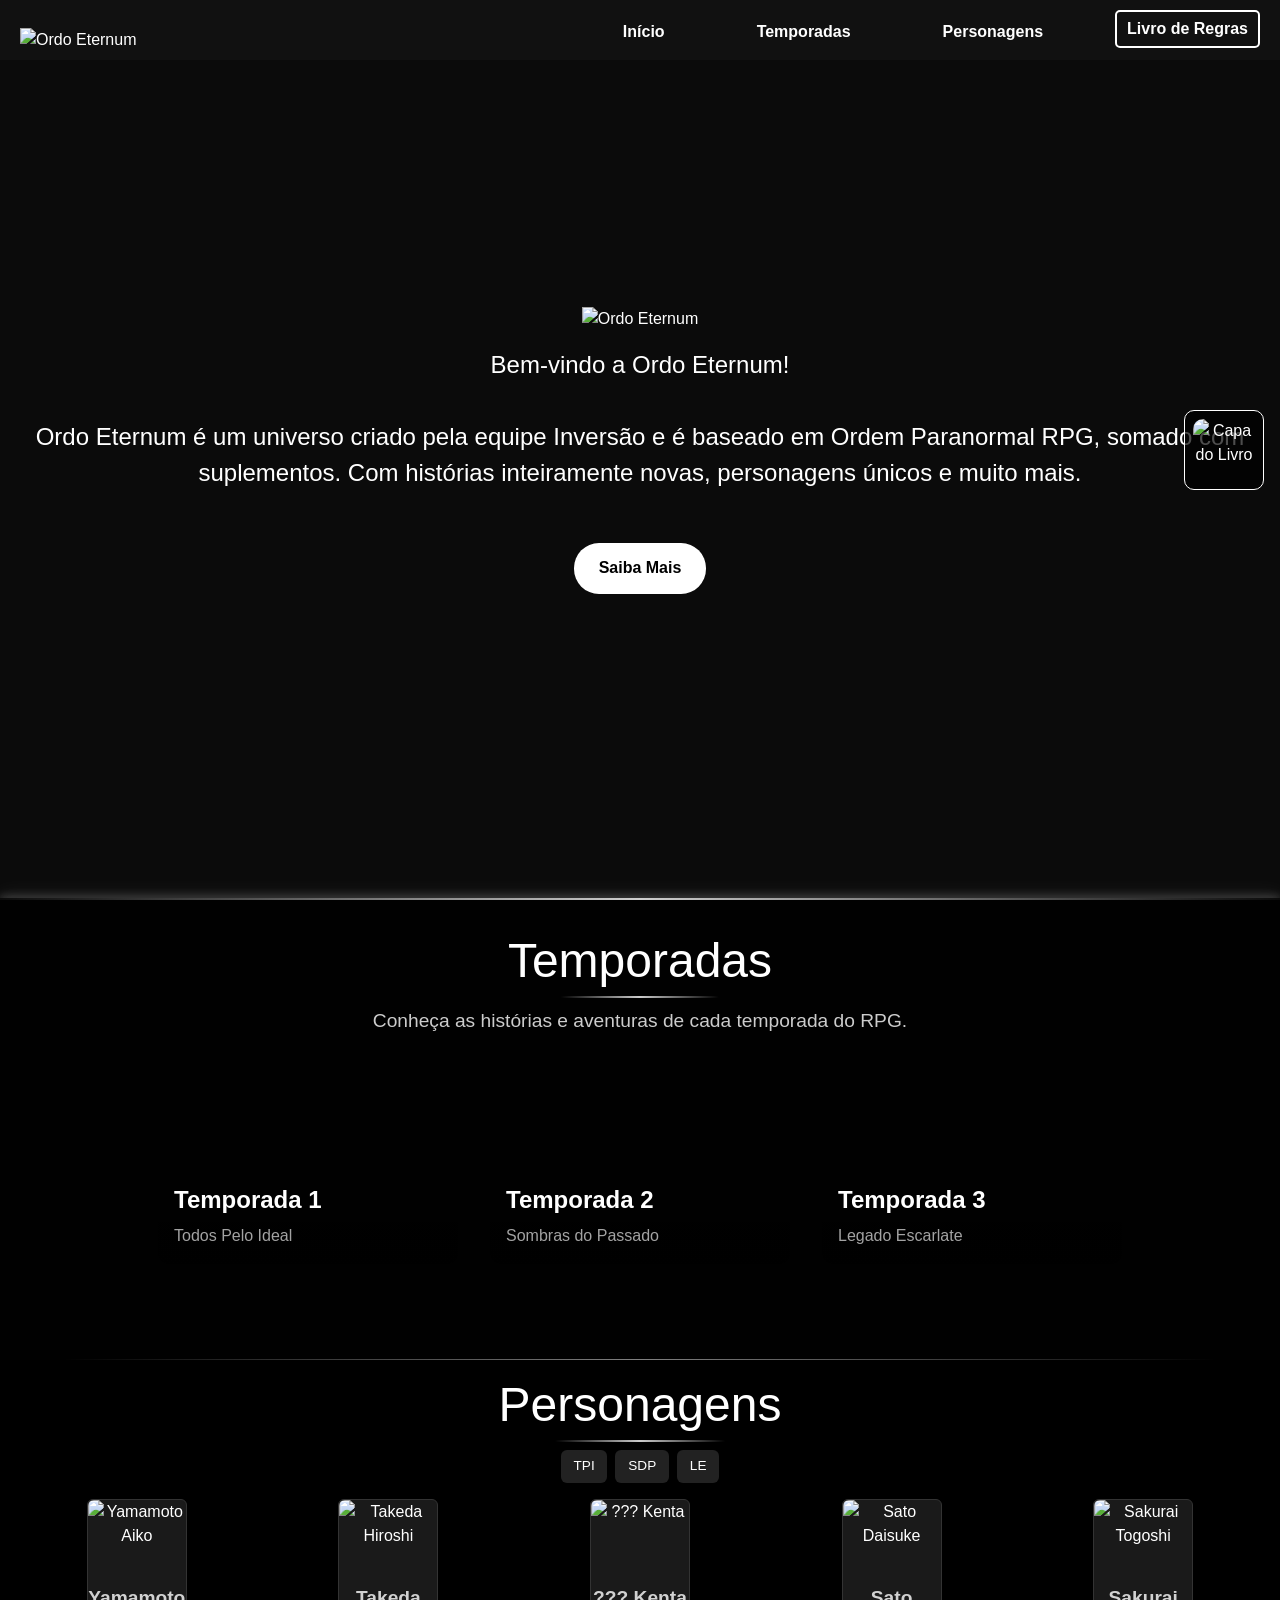
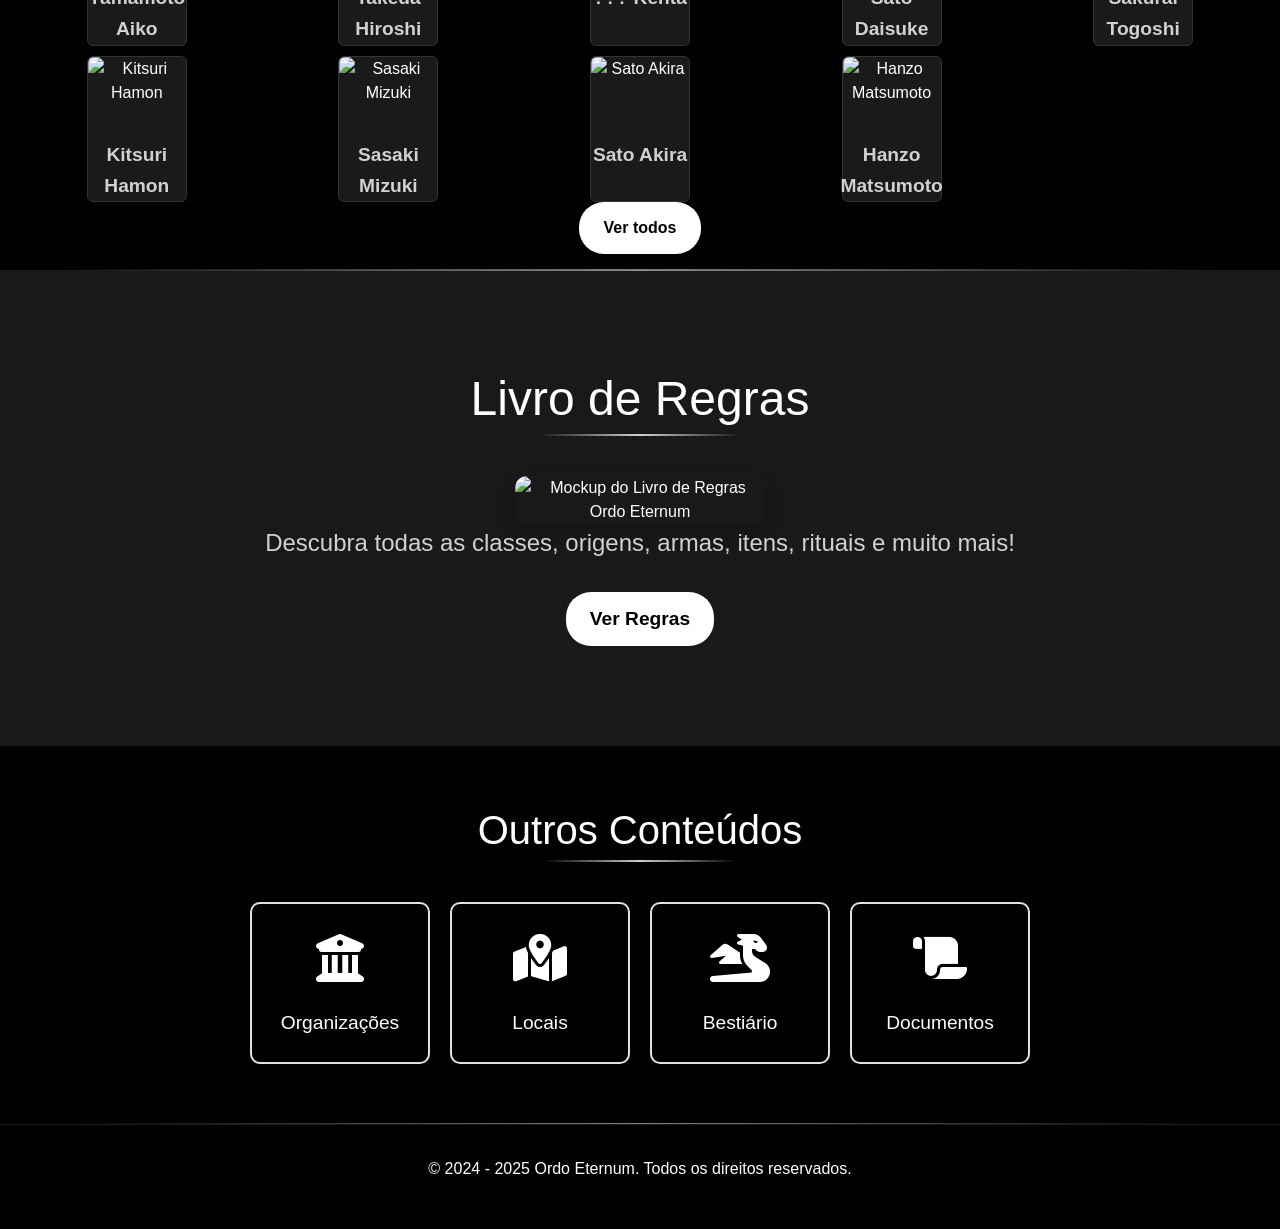
==== index.html @ 0f620e4f "Add files via upload" ====
<!DOCTYPE html>
<html lang="pt-br">
  <head>
    <meta charset="UTF-8" />
    <meta name="viewport" content="width=device-width, initial-scale=1.0" />
    <title>Ordo Eternum</title>
    <link
      rel="icon"
      href="assets\Ícone OE.png"
      type="image/x-icon"
    />
    <link
      rel="stylesheet"
      href="https://maxcdn.bootstrapcdn.com/bootstrap/4.5.2/css/bootstrap.min.css"
    />
    <!-- Font Awesome -->
    <link
      rel="stylesheet"
      href="https://cdnjs.cloudflare.com/ajax/libs/font-awesome/6.5.1/css/all.min.css"
    />
    <link rel="stylesheet" href="style.css" />
  </head>
  <body>
    <!-- Barra de Navegação -->
    <header>
      <nav class="navbar">
        <div class="logo">
          <a href="#home">
            <img
              src="assets\Logo OE.png"
              alt="Ordo Eternum"
            />
          </a>
        </div>
        <!-- Botão do menu hamburguer para mobile -->
        <input type="checkbox" id="toggle-menu" />
        <label for="toggle-menu" class="menu-icon">
          <span></span>
          <span></span>
          <span></span>
        </label>
        <!-- Links de navegação -->
        <ul class="nav-links">
          <li><a href="#home">Início</a></li>
          <li><a href="#temporadas">Temporadas</a></li>
          <li><a href="#personagens">Personagens</a></li>
          <li>
            <a href="#regras" class="highlighted-link">Livro de Regras</a>
          </li>
        </ul>
      </nav>
    </header>

    <!-- Hero -->
    <section id="home" class="hero">
      <div class="fog"></div>
      <div class="fog-overlay"></div>
      <div class="hero-content">
        <div class="hero-logo">
          <img
            src="assets\Logo OE.png"
            alt="Ordo Eternum"
          />
        </div>
        <p>
          Bem-vindo a Ordo Eternum!<br /><br />
          Ordo Eternum é um universo criado pela equipe Inversão e é baseado em
          Ordem Paranormal RPG, somado com suplementos. Com histórias
          inteiramente novas, personagens únicos e muito mais.<br /><br />
        </p>
        <a href="#temporadas" class="btn">Saiba Mais</a>
      </div>
    </section>
    <!-- Dentro da div .hero-content, após o parágrafo e o botão "Saiba Mais" -->
    <div class="livros-box">
      <h2>Livros</h2>
      <a
        href="assets\Ordo Eternum Antes da Máscara.pdf"
        download
      >
        <img
          src="assets\Capa OE Antes da Máscara.png"
          alt="Capa do Livro"
          class="livro-img"
        />
      </a>
    </div>

    <!-- Seções -->
    <section id="temporadas" class="section">
      <h2>Temporadas</h2>
      <p>Conheça as histórias e aventuras de cada temporada do RPG.</p>
      <div class="season-cards">
        <a href="tpi.html" class="season-card">
          <div
            class="season-image"
            style="
              background-image: url('https://media.discordapp.net/attachments/840545312035700738/1491948250411045091/2.png?ex=69d98c95&is=69d83b15&hm=8f0c19f8cba805334538721796a87271939988e1e6e09a30c319e55afb305411&=&format=webp&quality=lossless&width=1707&height=960');
            "
          >
            <div class="season-overlay">
              <h3>Temporada 1</h3>
              <p>Todos Pelo Ideal</p>
            </div>
          </div>
        </a>
        <a href="sdp.html" class="season-card">
          <div
            class="season-image"
            style="
              background-image: url('https://media.discordapp.net/attachments/840545312035700738/1491949336286986390/Ordo_Eternum_Sombras_do_Passado.png?ex=69d98d98&is=69d83c18&hm=e4a0f22167f98dc478d113ef320d1f6c27aa2e7dbb8b12cc1ce7e07f0dcec1b5&=&format=webp&quality=lossless&width=1707&height=960');
            "
          >
            <div class="season-overlay">
              <h3>Temporada 2</h3>
              <p>Sombras do Passado</p>
            </div>
          </div>
        </a>
        <a class="season-card" onclick="mostrarAviso()">
          <div
            class="season-image"
            style="
              background-image: url('https://media.discordapp.net/attachments/840545312035700738/1491949558815784960/Legado_Escarlate_-_Introducao.png?ex=69d98dcd&is=69d83c4d&hm=7c8569cb8e93606db3d4ff150764d93084a9f2b6a89184fa4c198e1f6dc41521&=&format=webp&quality=lossless');
            "
           onclick="mostrarAviso()">
            <div class="season-overlay" onclick="mostrarAviso()">
              <h3>Temporada 3</h3>
              <p>Legado Escarlate</p>
            </div>
          </div>
        </a>
      </div>
    </section>
    
<!-- Aviso -->
<div id="aviso" class="aviso">Temporada ainda em andamento...</div>
    
    <!-- Seção de Personagens -->
    <section id="personagens" class="section">
      <h2>Personagens</h2>
      <div class="season-buttons">
        <button class="season-btn" data-season="TPI">TPI</button>
        <button class="season-btn" data-season="SDP">SDP</button>
        <button class="season-btn" data-season="LE">LE</button>
      </div>
      <div class="personagens-grid"></div>
      <a href="personagens.html" class="btn">Ver todos</a>
    </section>

    <!-- Lore -->
    <section id="regras" class="section livro-de-regras">
      <div class="regras-content">
        <h2>Livro de Regras</h2>
        <div class="mockup-livro-container">
      <img
        src="https://cdn.glitch.global/dea70241-0383-42e2-8503-bf393bd23b59/livro.png?v=1746334138864"
        alt="Mockup do Livro de Regras Ordo Eternum"
        class="mockup-livro"
      />
    </div>
        <p>
          Descubra todas as classes, origens, armas, itens, rituais e muito
          mais!
        </p>
        <a href="regras.html" class="btn btn-destaque">Ver Regras</a>
      </div>
    </section>

    <section id="links-adicionais" class="section">
      <h2>Outros Conteúdos</h2>
      <div class="links-grid">
        <a href="organizacoes.html" class="link-card">
          <div class="link-icon">
            <i class="fas fa-university"></i>
          </div>
          <h3>Organizações</h3>
        </a>
        <a href="locais.html" class="link-card">
          <div class="link-icon">
            <i class="fas fa-map-marked-alt"></i>
          </div>
          <h3>Locais</h3>
        </a>
        <a href="bestias.html" class="link-card">
          <div class="link-icon">
            <i class="fas fa-dragon"></i>
          </div>
          <h3>Bestiário</h3>
        </a>
        <a href="documentos.html" class="link-card">
          <div class="link-icon">
            <i class="fas fa-scroll"></i>
          </div>
          <h3>Documentos</h3>
        </a>
      </div>
    </section>

    <!-- Rodapé -->
    <footer>
      <div class="footer-content">
        <p>&copy; 2024 - 2025 Ordo Eternum. Todos os direitos reservados.</p>
      </div>
    </footer>
    <script src="script.js"></script>
  </body>
</html>
---- style.css ----
/* Geral */
body {
  margin: 0;
  font-family: "Arial", sans-serif;
  background-color: #121212;
  color: #ffffff;
}

.section#personagens {
  padding: 1rem;
  background-color: #000000;
  text-align: center;
}

h2 {
  font-size: 1.5rem;
  color: #ffffff;
  margin-bottom: 0.8rem;
}

.season-buttons {
  display: flex;
  justify-content: center;
  gap: 0.5rem;
  margin-bottom: 1rem;
}

.season-btn {
  background-color: #222222;
  color: #ffffff;
  border: none;
  padding: 0.4rem 0.8rem;
  font-size: 0.85rem;
  cursor: pointer;
  border-radius: 6px;
  transition: background-color 0.3s, transform 0.2s;
}

.season-btn:hover {
  background-color: #444444;
  transform: scale(1.05);
}

.personagem-card {
  background-color: #1a1a1a;
  margin: 0;
  padding: 0;
  border-radius: 6px;
  text-align: center;
  border: 1px solid #333333;
  cursor: pointer;
  width: 100px;
  display: flex;
  flex-direction: column;
  align-items: center;
  justify-content: flex-start; /* Impede espaços desnecessários */
  min-height: 100px; /* Mantém compacto */
}

.personagem-card img {
  width: 100%;
  height: 80px;
  border-radius: 6px;
  object-fit: cover;
  margin-bottom: 0.2rem; /* Reduzi o espaçamento abaixo da imagem */
}

.personagem-card p {
  margin: 0 !important; /* Remove qualquer margem oculta */
  padding: 0 !important; /* Garante que não há padding extra */
  font-size: 0.7rem;
  font-weight: bold;
  color: #ffffff;
  white-space: normal;
  text-align: center;
  line-height: 1rem;
  flex-grow: 0; /* Impede que o texto force o card a crescer */
}

.personagens-grid {
  display: grid;
  grid-template-columns: repeat(auto-fit, minmax(200px, 1fr));
  gap: 10px;
  justify-items: center;
}

.personagem-card:hover {
  transform: scale(1.05);
  background-color: #2a2a2a;
}

a {
  text-decoration: none;
  color: inherit;
}

/* Navbar */
.navbar {
  display: flex;
  justify-content: center;
  align-items: center;
  padding: 1rem 2rem;
  background-color: #000000;
  position: fixed;
  width: 100%;
  z-index: 1000;
}

.nav-links {
  display: flex;
  list-style: none;
  gap: 2rem;
}

.nav-links a {
  position: relative;
  font-weight: bold;
  transition: color 0.3s;
}

.nav-links a:hover {
  color: #ffffff;
}

.nav-links a::after {
  content: "";
  position: absolute;
  width: 0;
  height: 2px;
  background-color: #ffffff;
  left: 0;
  bottom: -5px;
  transition: width 0.3s ease;
}

.nav-links a:hover::after {
  width: 100%;
}

.navbar .logo img {
  width: 100%; /* Ajuste para o tamanho desejado */
  height: auto; /* Mantém a proporção original */
  transition: transform 0.3s ease;
}

.navbar .logo img:hover {
  transform: scale(1.1);
}

.nav-links .highlighted-link {
  color: #ffffff;
  border: 2px solid #ffffff;
  padding: 5px 10px;
  border-radius: 5px;
}

.nav-links .highlighted-link:hover {
  background-color: #ffffffff;
  color: #333333;
}

/* Hero */
.hero {
  height: 100vh;
  background: url("https://cdn.glitch.global/dea70241-0383-42e2-8503-bf393bd23b59/banner.png?v=1734317973530")
    center/cover no-repeat;
  display: flex;
  align-items: center;
  justify-content: center;
  position: relative;
  text-align: center;
  color: #ffffff;
  overflow: hidden;
  /* Remover qualquer margin que possa estar causando o espaço extra */
  margin: 0;
}

/* Ajustar o divisor */
.hero::after {
  content: "";
  position: absolute;
  bottom: -1px; /* Ajustado de 0 para -1px para garantir que não haja gap */
  left: 0;
  width: 100%;
  height: 3px;
  background: linear-gradient(
    90deg,
    transparent,
    rgba(255, 255, 255, 0.3) 20%,
    rgba(255, 255, 255, 0.8) 50%,
    rgba(255, 255, 255, 0.3) 80%,
    transparent
  );
  box-shadow: 0 0 10px rgba(255, 255, 255, 0.5),
    0 0 20px rgba(255, 255, 255, 0.3);
  animation: glow 3s ease-in-out infinite alternate;
  z-index: 2;
}

#temporadas {
  padding-top: 2rem; /* Reduzido do valor anterior */
}

@keyframes glow {
  from {
    opacity: 0.7;
  }
  to {
    opacity: 1;
  }
}

.fog {
  position: absolute;
  top: 0;
  left: 0;
  width: 100%;
  height: 100%;
  background: rgba(0, 0, 0, 0.4);
  pointer-events: none; /* Permite interação através da névoa */
}

.fog-overlay {
  position: absolute;
  top: 0;
  left: 0;
  width: 200%; /* Duplicar a largura para efeito contínuo */
  height: 100%;
  background: url("https://cdn.glitch.global/dea70241-0383-42e2-8503-bf393bd23b59/fog.png?v=1734321000044")
    no-repeat center center/cover; /* Use o caminho correto para sua imagem de neblina */
  opacity: 0.6;
  animation: fog 60s linear infinite;
  pointer-events: none; /* Permite interação através da névoa */
}

@keyframes fog {
  from {
    transform: translateX(0);
  }
  to {
    transform: translateX(
      -50%
    ); /* Movimentar metade da largura para efeito contínuo */
  }
}

.hero-content {
  position: relative;
  z-index: 1; /* Garante que a névoa não cubra o conteúdo do herói */
}

.hero-logo img {
  width: 500px;
  transition: transform 0.3s ease;
}

.hero-logo img:hover {
  transform: scale(1.1);
}

.hero-content p {
  font-size: 1.5rem;
  margin: 1rem 0;
}

.btn {
  background-color: #ffffff;
  color: #000000;
  padding: 0.8rem 1.5rem;
  font-weight: bold;
  border-radius: 5px;
  transition: background-color 0.3s ease, color 0.3s ease;
}

.btn:hover {
  background-color: #000000;
  color: #ffffff;
}

/* Seções */
.section {
  padding: 6rem 2rem; /* Aumentei o padding vertical */
  text-align: center;
  background-color: rgba(
    26,
    26,
    26,
    0.95
  ); /* Ajustei para ser levemente transparente */
  position: relative;
  overflow: hidden; /* Para conter efeitos visuais */
}

.section:not(:last-child)::after {
  content: "";
  position: absolute;
  bottom: 0;
  left: 50%;
  transform: translateX(-50%);
  width: 90%;
  height: 1px;
  background: linear-gradient(
    90deg,
    transparent,
    rgba(255, 255, 255, 0.2) 20%,
    rgba(255, 255, 255, 0.5) 50%,
    rgba(255, 255, 255, 0.2) 80%,
    transparent
  );
  box-shadow: 0 0 15px rgba(255, 255, 255, 0.1);
}

.section:nth-child(even) {
  background-color: rgba(0, 0, 0, 0.97);
}

.section h2 {
  font-size: 3rem;
  margin-bottom: 0.5rem;
  color: #ffffff;
  position: relative;
  display: inline-block;
  padding-bottom: 0.5rem; /* Reduzido de 1rem para 0.5rem */
}

.section h2::after {
  content: "";
  position: absolute;
  bottom: 0;
  left: 50%;
  transform: translateX(-50%);
  width: 60%;
  height: 2px;
  background: linear-gradient(
    90deg,
    transparent,
    rgba(255, 255, 255, 0.8),
    transparent
  );
}

.section p {
  font-size: 1.2rem;
  color: rgba(255, 255, 255, 0.8);
  max-width: 800px;
  margin: 0 auto 3rem;
  line-height: 1.6;
}

.cards {
  display: flex;
  justify-content: center;
  flex-wrap: wrap;
  gap: 2.5rem;
  margin-top: 3rem;
  padding: 0 2rem;
}

.card {
  background: linear-gradient(
    145deg,
    rgba(255, 255, 255, 0.1),
    rgba(255, 255, 255, 0.05)
  );
  padding: 2.5rem;
  border-radius: 15px;
  width: 250px;
  font-weight: 500;
  color: #ffffff;
  transition: all 0.4s ease;
  border: 1px solid rgba(255, 255, 255, 0.1);
  box-shadow: 0 8px 32px 0 rgba(0, 0, 0, 0.3);
  backdrop-filter: blur(4px);
}

.card:hover {
  transform: translateY(-10px);
  background: linear-gradient(
    145deg,
    rgba(255, 255, 255, 0.15),
    rgba(255, 255, 255, 0.08)
  );
  box-shadow: 0 15px 40px 0 rgba(0, 0, 0, 0.4);
  border-color: rgba(255, 255, 255, 0.2);
}

.livro-de-regras {
  background-image: url("https://cdn.glitch.global/dea70241-0383-42e2-8503-bf393bd23b59/banner.png?v=1734317973530");
  background-size: cover;
  background-position: center;
  padding: 100px 20px;
  color: #ffffff;
  text-align: center;
  position: relative;
}

.livro-de-regras::after {
  content: "";
  position: absolute;
  top: 0;
  left: 0;
  width: 100%;
  height: 100%;
  background-color: rgba(
    0,
    0,
    0,
    0.5
  ); /* Sobreposição escura para melhorar a legibilidade */
  z-index: 1;
}

.livro-de-regras .regras-content {
  position: relative;
  z-index: 2;
}

.livro-de-regras h2 {
  font-size: 3rem;
  margin-bottom: 20px;
}

.livro-de-regras p {
  font-size: 1.5rem;
  margin-bottom: 30px;
}

.mockup-livro-container {
  text-align: center;
  margin-top: 20px;
}

.mockup-livro {
  max-width: 250px;
  width: 100%;
  height: auto;
  border-radius: 12px;
  box-shadow: 0 8px 20px rgba(0, 0, 0, 0.2);
  transition: transform 0.3s ease;
}

.mockup-livro:hover {
  transform: scale(1.05);
}

.btn-destaque {
  background-color: #ffffff;
  color: #333333;
  padding: 15px 30px;
  font-size: 1.2rem;
  border: none;
  border-radius: 5px;
  text-decoration: none;
}

.btn-destaque:hover {
  background-color: rgba(0, 0, 0, 0.97);
}

#links-adicionais {
  padding: 60px 20px;
  text-align: center;
  background-color: rgba(0, 0, 0, 0.97);
}

#links-adicionais h2 {
  font-size: 2.5rem;
  margin-bottom: 40px;
}

.links-grid {
  display: flex;
  flex-wrap: wrap;
  justify-content: center;
  gap: 20px;
}

.link-card {
  background-color: rgba(0, 0, 0, 0.97);
  border: 2px solid #e0e0e0;
  border-radius: 10px;
  width: 180px;
  padding: 20px;
  text-decoration: none;
  color: #ffffff;
  transition: transform 0.3s, border-color 0.3s, color 0.3s;
}

.link-card:hover {
  transform: translateY(-10px) scale(1.02);
  border-color: #ffffff;
  color: #ffffff;
  text-decoration: none;
  box-shadow: 0 4px 15px rgba(0, 0, 0, 0.2);
}

.link-icon {
  font-size: 3rem;
  margin-bottom: 15px;
  color: #ffffff;
}

.link-card h3 {
  font-size: 1.2rem;
}

@media (max-width: 768px) {
  .links-grid {
    flex-direction: column;
    align-items: center;
  }

  .link-card {
    width: 100%;
    max-width: 300px;
  }
}

/* Footer */
footer {
  background-color: rgba(0, 0, 0, 0.98);
  padding: 2rem;
  text-align: center;
  font-size: 1rem;
  position: relative;
  border-top: 1px solid rgba(255, 255, 255, 0.1);
}

/* style.css - Adições */
/* Estilos Gerais para Regras */
.rules-header {
  background: linear-gradient(to bottom, #000, rgba(0, 0, 0, 0.95));
  padding: 3rem 2rem;
  text-align: center;
  border-bottom: 1px solid rgba(255, 255, 255, 0.1);
}

.rules-nav {
  position: sticky;
  top: 0;
  z-index: 100;
  backdrop-filter: blur(10px);
}

.rules-nav ul {
  display: flex;
  justify-content: center;
  gap: 2.5rem;
  padding: 1.2rem;
  background: rgba(26, 26, 26, 0.95);
  border-bottom: 1px solid rgba(255, 255, 255, 0.1);
}

.rules-nav a {
  padding: 0.5rem 1rem;
  border-radius: 5px;
  transition: background 0.3s;
}

.rules-nav a:hover {
  background: rgba(255, 255, 255, 0.1);
}

/* Seções */
.rule-section {
  padding: 2rem;
  max-width: 1200px;
  margin: 2rem auto;
  background: rgba(0, 0, 0, 0.7);
  border-radius: 10px;
}

.section-header {
  display: flex;
  align-items: center;
  gap: 1rem;
  margin-bottom: 2rem;
}

.icon-lg {
  font-size: 2.5rem;
  color: #fff;
}

.content-box {
  background: #1a1a1a;
  padding: 2rem;
  border-radius: 10px;
  margin-top: 1rem;
}

/* Tabelas */
.origins-table {
  width: 100%;
  border-collapse: collapse;
  margin: 1rem 0;
}

.origins-table th,
.origins-table td {
  padding: 1rem;
  border: 1px solid #333;
  text-align: left;
}

.origins-table th {
  background: #2a2a2a;
}

/* Cards de Classe */
.class-card {
  background: #2a2a2a;
  padding: 1.5rem;
  border-radius: 10px;
  margin: 1rem 0;
}

.class-icon {
  font-size: 2rem;
  margin-bottom: 1rem;
}

/* Responsivo */
@media (max-width: 768px) {
  .two-column {
    flex-direction: column;
  }

  .rules-nav ul {
    flex-direction: column;
  }
  .personagens-grid {
    grid-template-columns: repeat(auto-fit, minmax(150px, 1fr));
  }
}

/* Animações e Efeitos */
[data-aos] {
  opacity: 0;
  transition: opacity 0.5s, transform 0.5s;
}

[data-aos="fade-up"] {
  transform: translateY(20px);
}

[data-aos="zoom-in"] {
  transform: scale(0.9);
}

[data-aos].aos-animate {
  opacity: 1;
  transform: translateY(0) scale(1);
}

/* Cards de Classes */
.class-card {
  background: #2a2a2a;
  padding: 1.5rem;
  border-radius: 10px;
  margin: 1rem 0;
  transition: transform 0.3s, box-shadow 0.3s;
}

.class-card:hover {
  transform: translateY(-10px);
  box-shadow: 0 10px 20px rgba(0, 0, 0, 0.3);
}

/* Tabela de Origens */
.origins-table tbody tr {
  transition: background 0.3s;
}

.origins-table tbody tr:hover {
  background: rgba(255, 255, 255, 0.1);
}

/* Botões e Links */
.btn {
  transition: background 0.3s, transform 0.3s;
}

.btn:hover {
  transform: scale(1.05);
}

/* Estilos para a Página de Resumos */
.summaries-header {
  background: #000;
  padding: 2rem;
  text-align: center;
}

.summaries-nav ul {
  display: flex;
  justify-content: center;
  gap: 2rem;
  padding: 1rem;
  background: #1a1a1a;
}

.summaries-nav a {
  padding: 0.5rem 1rem;
  border-radius: 5px;
  transition: background 0.3s;
}

.summaries-nav a:hover {
  background: rgba(255, 255, 255, 0.1);
}

.summary-section {
  padding: 2rem;
  max-width: 1200px;
  margin: 2rem auto;
  background: rgba(0, 0, 0, 0.7);
  border-radius: 10px;
}

.summary-intro {
  text-align: center;
  margin-bottom: 2rem;
}

.quote {
  font-style: italic;
  color: #ccc;
  margin-bottom: 1rem;
}

.section-img {
  width: 100%;
  max-width: 600px;
  border-radius: 10px;
  margin: 1rem auto;
  display: block;
}

.character-list {
  list-style: none;
  padding: 0;
}

.character-list li {
  margin: 0.5rem 0;
  padding: 0.5rem;
  background: rgba(255, 255, 255, 0.05);
  border-radius: 5px;
}

.timeline {
  margin-top: 2rem;
}

.timeline ol {
  list-style: none;
  padding: 0;
}

.timeline li {
  margin: 0.5rem 0;
  padding: 0.5rem;
  background: rgba(255, 255, 255, 0.05);
  border-radius: 5px;
  position: relative;
  padding-left: 2rem;
}

.timeline li::before {
  content: "•";
  position: absolute;
  left: 1rem;
  color: #fff;
  font-size: 1.2rem;
}

/* Estilos para Resumos Detalhados */
.full-summary {
  line-height: 1.6;
  margin: 2rem 0;
}

.highlight-box {
  background: rgba(255, 255, 255, 0.05);
  padding: 1.5rem;
  border-left: 4px solid #e74c3c;
  margin: 2rem 0;
  border-radius: 5px;
}

.encounter-list li {
  padding: 1rem;
  margin: 1rem 0;
  background: rgba(255, 255, 255, 0.03);
  border-radius: 5px;
  display: flex;
  align-items: center;
  gap: 1rem;
}

.timeline {
  position: relative;
  margin: 2rem 0;
}

.timeline-item {
  display: flex;
  margin: 2rem 0;
}

.timeline-marker {
  width: 40px;
  height: 40px;
  background: #2c3e50;
  border-radius: 50%;
  display: flex;
  align-items: center;
  justify-content: center;
  margin-right: 1rem;
}

.timeline-content {
  flex: 1;
  padding: 1rem;
  background: rgba(255, 255, 255, 0.03);
  border-radius: 5px;
}

/* Estilos para os Cards de Temporada */
.season-cards {
  display: flex;
  justify-content: center;
  gap: 2rem;
  margin-top: 2rem;
  flex-wrap: wrap;
}

.season-card {
  width: 300px;
  height: 180px;
  position: relative;
  border-radius: 10px;
  overflow: hidden;
  transition: transform 0.3s ease, box-shadow 0.3s ease;
}

.season-card:hover {
  transform: translateY(-5px);
  box-shadow: 0 10px 20px rgba(0, 0, 0, 0.3);
}

.season-image {
  width: 100%;
  height: 100%;
  background-size: cover;
  background-position: center;
  position: relative;
}

.season-overlay {
  position: absolute;
  bottom: 0;
  left: 0;
  right: 0;
  background: linear-gradient(to top, rgba(0, 0, 0, 0.9), transparent);
  padding: 1rem;
  color: white;
  text-align: left;
}

.season-overlay h3 {
  margin: 0;
  font-size: 1.5rem;
  font-weight: bold;
}

.season-overlay p {
  margin: 0.5rem 0 0;
  font-size: 1rem;
  opacity: 0.8;
}

.coming-soon {
  background-color: #2a2a2a;
  display: flex;
  align-items: center;
  justify-content: center;
  color: #fff;
  text-align: center;
}

/* Responsivo */
@media (max-width: 768px) {
  .season-card {
    width: 100%;
    max-width: 300px;
  }
}

/* Estilos para a caixa de Livros */
.livros-box {
  position: fixed;
  top: 50%;
  right: 1rem;
  transform: translateY(-50%);
  background: rgba(0, 0, 0, 0.7);
  padding: 0.5rem;
  border-radius: 10px;
  text-align: center;
  z-index: 1000;
  width: 80px;
  height: 80px;
  overflow: hidden;
  transition: width 0.3s ease, height 0.3s ease, padding 0.3s ease;
  border: 1px solid white; /* Adicione esta linha para a borda branca */
}

.livros-box:hover {
  width: 200px; /* Tamanho expandido */
  height: auto;
  padding: 1.5rem; /* Aumenta o padding ao expandir */
}

.livros-box h2 {
  font-size: 1.5rem;
  margin-bottom: 1rem;
  color: #fff;
  display: none; /* Esconde o título inicialmente */
}

.livros-box:hover h2 {
  display: block; /* Mostra o título ao passar o mouse */
}

.livro-img {
  width: 100%; /* Ajusta a largura da imagem */
  height: auto;
  border-radius: 10px;
  transition: transform 0.3s ease, box-shadow 0.3s ease;
}

.livro-img:hover {
  transform: scale(1.05);
  box-shadow: 0 10px 20px rgba(0, 0, 0, 0.3);
}

@media (max-width: 768px) {
  .hero-content {
    padding: 20px;
  }

  .hero-content p {
    font-size: 1rem;
  }
  .season-card {
    flex: 1 1 calc(50% - 20px);
  }
  body {
    font-size: 14px;
  }
  .livros-box {
    opacity: 0.7; /* Ajuste o valor conforme desejado (0.0 a 1.0) */
  }
}

@media (max-width: 480px) {
  body {
    font-size: 12px;
  }
  .season-card {
    flex: 1 1 100%;
  }
  .personagens-grid {
    grid-template-columns: repeat(auto-fit, minmax(150px, 1fr));
  }
}

/* Estilos do menu em dispositivos móveis */
@media (max-width: 768px) {
  .menu-icon {
    display: block;
    cursor: pointer;
    font-size: 24px;
    color: #fff;
  }

  .nav-links {
    display: none;
    flex-direction: column;
    background-color: #333;
    position: absolute;
    top: 60px;
    left: 0;
    width: 100%;
  }

  .nav-links li {
    text-align: center;
    margin: 15px 0;
  }

  #menu-toggle:checked + .menu-icon + .nav-links {
    display: flex;
  }
  .hero-content {
    padding: 80px 15px;
  }

  .hero-logo img {
    width: 250px;
  }

  .hero-content p {
    font-size: 1.3rem;
  }

  .hero-content .btn {
    font-size: 1.1rem;
    padding: 10px 20px;
  }
}

/* Oculta o checkbox */
#menu-toggle {
  display: none;
}
/* Reset básico */
* {
  margin: 0;
  padding: 0;
  box-sizing: border-box;
}

/* Estilos gerais da navbar */
.navbar {
  display: flex;
  align-items: center;
  justify-content: space-between;
  background-color: #111;
  padding: 10px 20px;
}

.navbar .logo img {
  height: 50px;
}

/* Estilos dos links de navegação */
.nav-links {
  list-style: none;
  display: flex;
}

.nav-links li {
  margin-left: 20px;
}

.nav-links a {
  color: #fff;
  text-decoration: none;
  font-weight: bold;
}

.nav-links a:hover {
  color: #ccc;
}

/* Estilos do menu hamburguer */
.menu-icon {
  display: none;
  flex-direction: column;
  cursor: pointer;
}

.menu-icon span {
  width: 25px;
  height: 3px;
  background-color: #fff;
  margin: 4px;
  transition: 0.3s;
}

/* Ocultar o checkbox */
#toggle-menu {
  display: none;
}

/* Estilos responsivos */
@media (max-width: 768px) {
  /* Exibir o menu hamburguer */
  .menu-icon {
    display: flex;
  }

  /* Esconder os links de navegação quando o menu está fechado */
  .nav-links {
    position: fixed;
    top: 60px;
    left: -100%;
    background-color: #111;
    width: 100%;
    height: calc(100% - 60px);
    flex-direction: column;
    align-items: center;
    justify-content: center;
    transition: left 0.3s;
  }

  .nav-links li {
    margin: 20px 0;
  }

  /* Mostrar o menu quando o checkbox está marcado */
  #toggle-menu:checked ~ .nav-links {
    left: 0;
  }

  /* Animação do ícone do menu hamburguer quando ativo */
  #toggle-menu:checked + .menu-icon span:nth-child(1) {
    transform: rotate(45deg) translate(5px, 5px);
  }

  #toggle-menu:checked + .menu-icon span:nth-child(2) {
    opacity: 0;
  }

  #toggle-menu:checked + .menu-icon span:nth-child(3) {
    transform: rotate(-45deg) translate(7px, -7px);
  }
}
/* Altura fixa para a navbar */
.navbar {
  height: 60px;
}

/* Fundo semi-transparente para o menu mobile */
.nav-links {
  background-color: rgba(17, 17, 17, 0.95);
}

/* Transição suave para o menu */
.nav-links,
.menu-icon span {
  transition: all 0.3s ease;
}

/* Aumentar a área clicável dos links */
.nav-links a {
  padding: 10px 20px;
  display: block;
  text-align: center;
}

/* Subtítulo da Temporada */
.season-subtitle {
  font-size: 1.2em;
  color: #888;
  text-align: center;
  margin-top: 10px;
}

/* Imagem de Takeda Hiroshi */
.hiroshi-img {
  width: 100px;
  height: auto;
  border-radius: 50%;
  margin-right: 15px;
  float: left;
}

/* Índice */
.index-section {
  margin-bottom: 30px;
}

.index-section ul {
  list-style-type: none;
  padding: 0;
}

.index-section ul li {
  margin: 10px 0;
}

.index-section ul li a {
  text-decoration: none;
  color: #2ae5f6;
}

.index-section ul li a:hover {
  text-decoration: underline;
}

/* Box de Informações da Campanha */
.info-box {
  background-color: #222;
  padding: 15px;
  border-radius: 8px;
  margin: 20px 0;
}

.info-box h4 {
  margin-bottom: 15px;
}

.info-content {
  display: flex;
  flex-direction: column;
  gap: 10px;
}

.info-item {
  border-bottom: 1px solid #444;
  padding-bottom: 10px;
}

.info-item:last-child {
  border-bottom: none;
}

.info-item h5 {
  margin: 0;
  font-size: 1.1em;
}

.info-item p {
  margin: 5px 0;
}

.info-item a {
  color: #2ae5f6;
  text-decoration: none;
}

.info-item a:hover {
  text-decoration: underline;
}

.aviso {
  position: fixed;
  bottom: 30px;
  left: 50%;
  transform: translateX(-50%);
  background-color: rgba(0, 0, 0, 0.85); /* fundo preto translúcido */
  color: #fff;
  padding: 12px 24px;
  border-radius: 12px;
  font-family: "Segoe UI", Tahoma, Geneva, Verdana, sans-serif;
  font-size: 16px;
  font-weight: 500;
  box-shadow: 0 0 12px rgba(255, 255, 255, 0.2);
  opacity: 0;
  pointer-events: none;
  transition: opacity 0.4s ease-in-out, transform 0.4s ease-in-out;
  z-index: 1000;
  text-align: center;
  letter-spacing: 0.5px;
}

.aviso.show {
  opacity: 1;
  transform: translateX(-50%) translateY(-10px);
}

.back-to-home {
  text-align: center;
  margin: 3rem 0;
}

.btn {
  background: #ffffff;
  color: #000000 !important;
  padding: 0.8rem 1.5rem;
  border-radius: 25px;
  text-decoration: none;
  transition: all 0.3s;
  font-weight: bold;
}

.btn:hover {
  background: #e0e0e0;
}
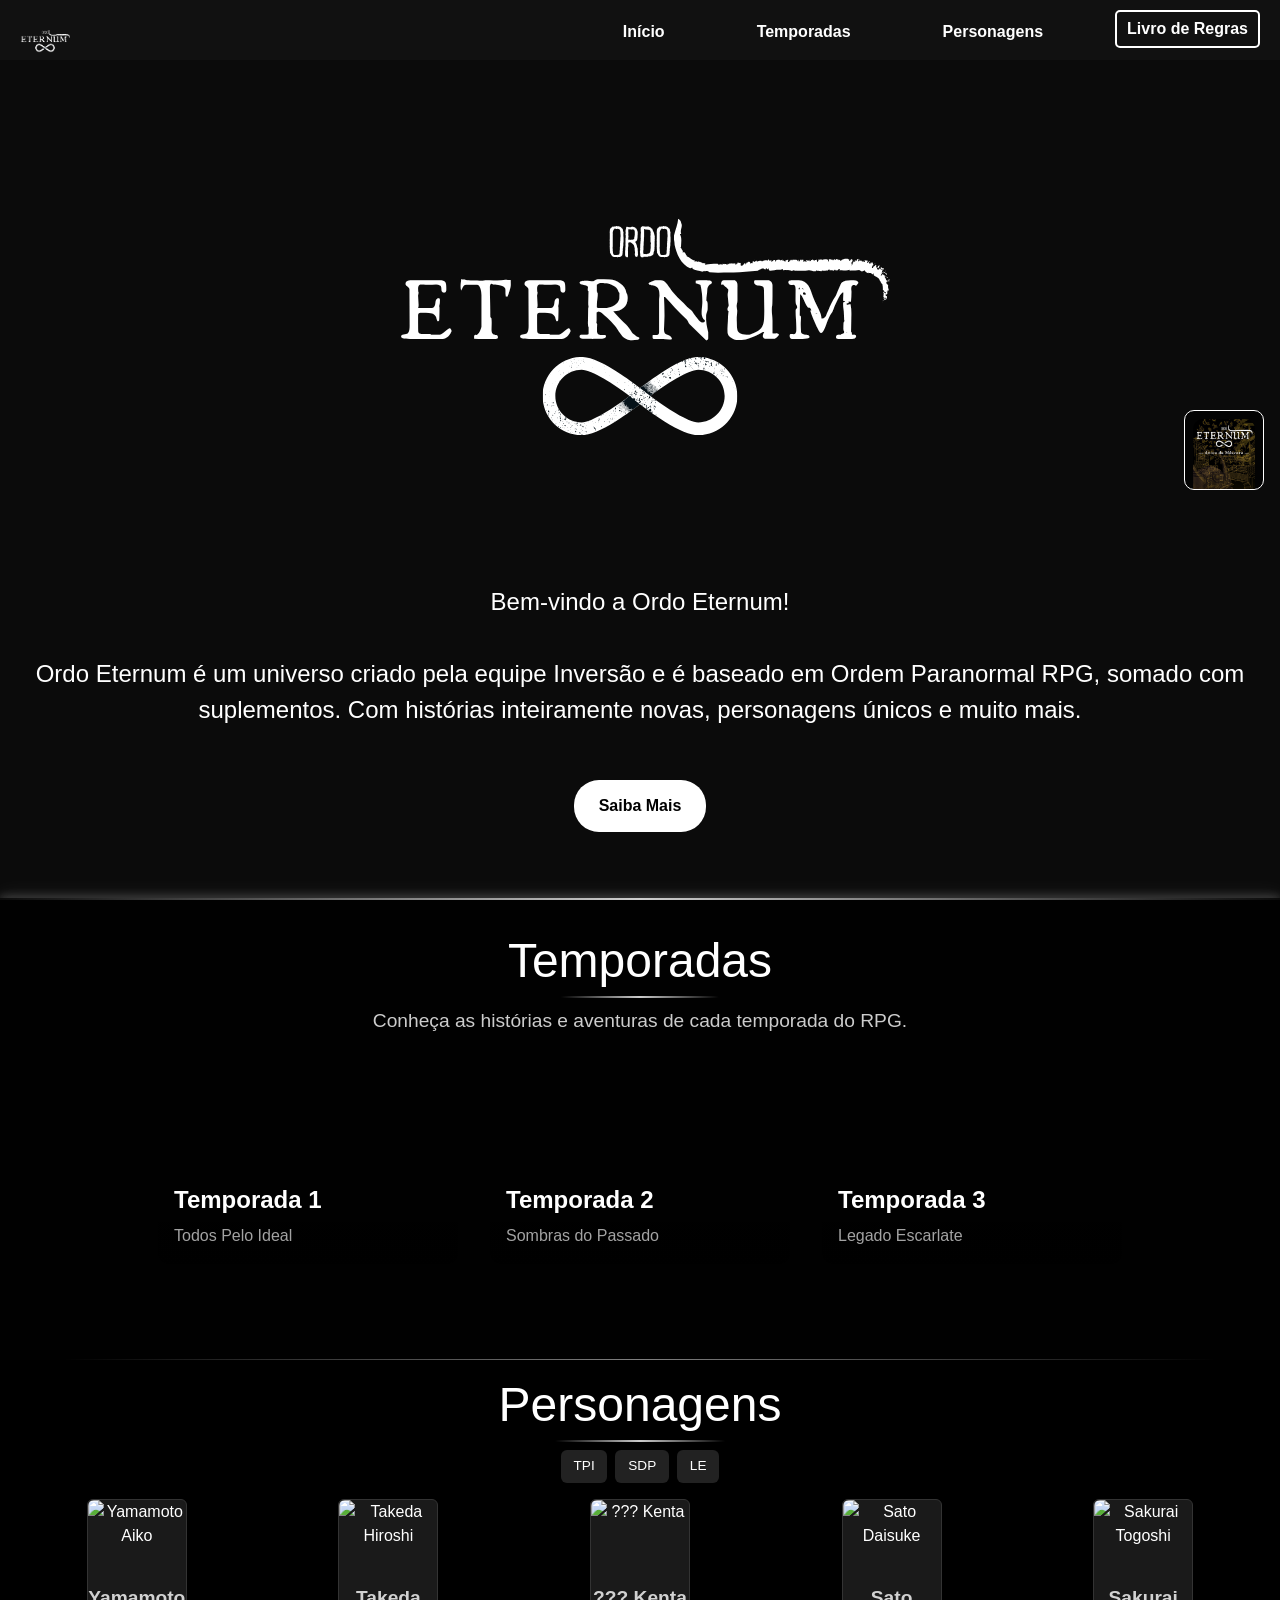
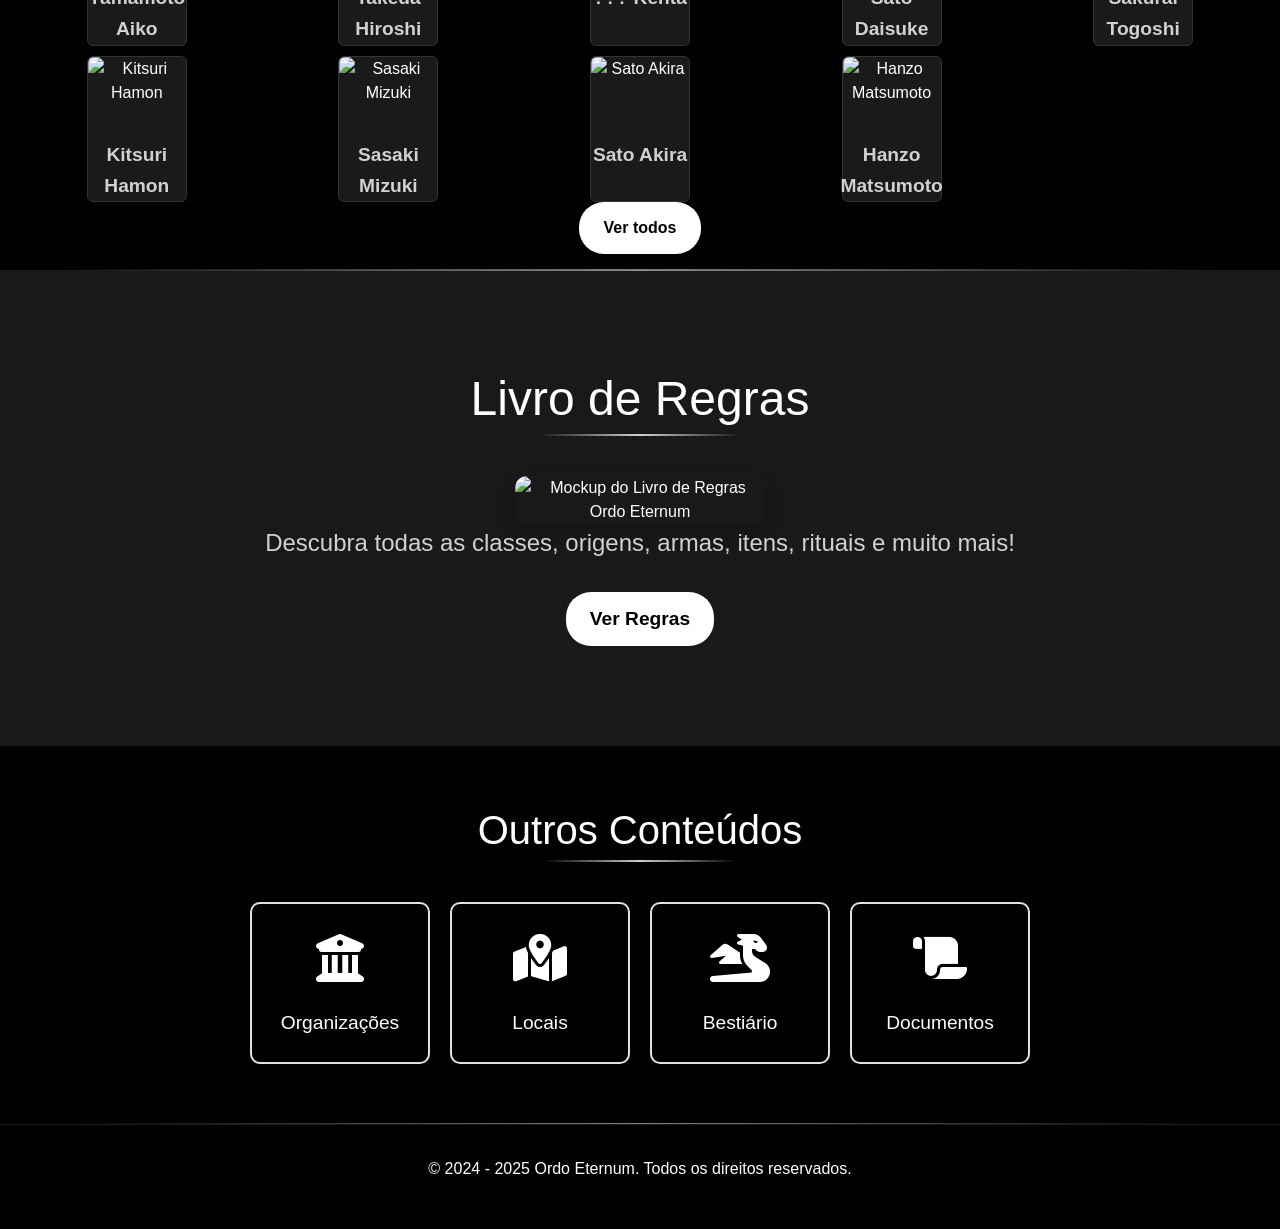
==== commit 1ea70a0b: "Update index.html" ====
--- a/index.html
+++ b/index.html
@@ -6,7 +6,7 @@
     <title>Ordo Eternum</title>
     <link
       rel="icon"
-      href="assets\Ícone OE.png"
+      href="assets/Ícone OE.png"
       type="image/x-icon"
     />
     <link
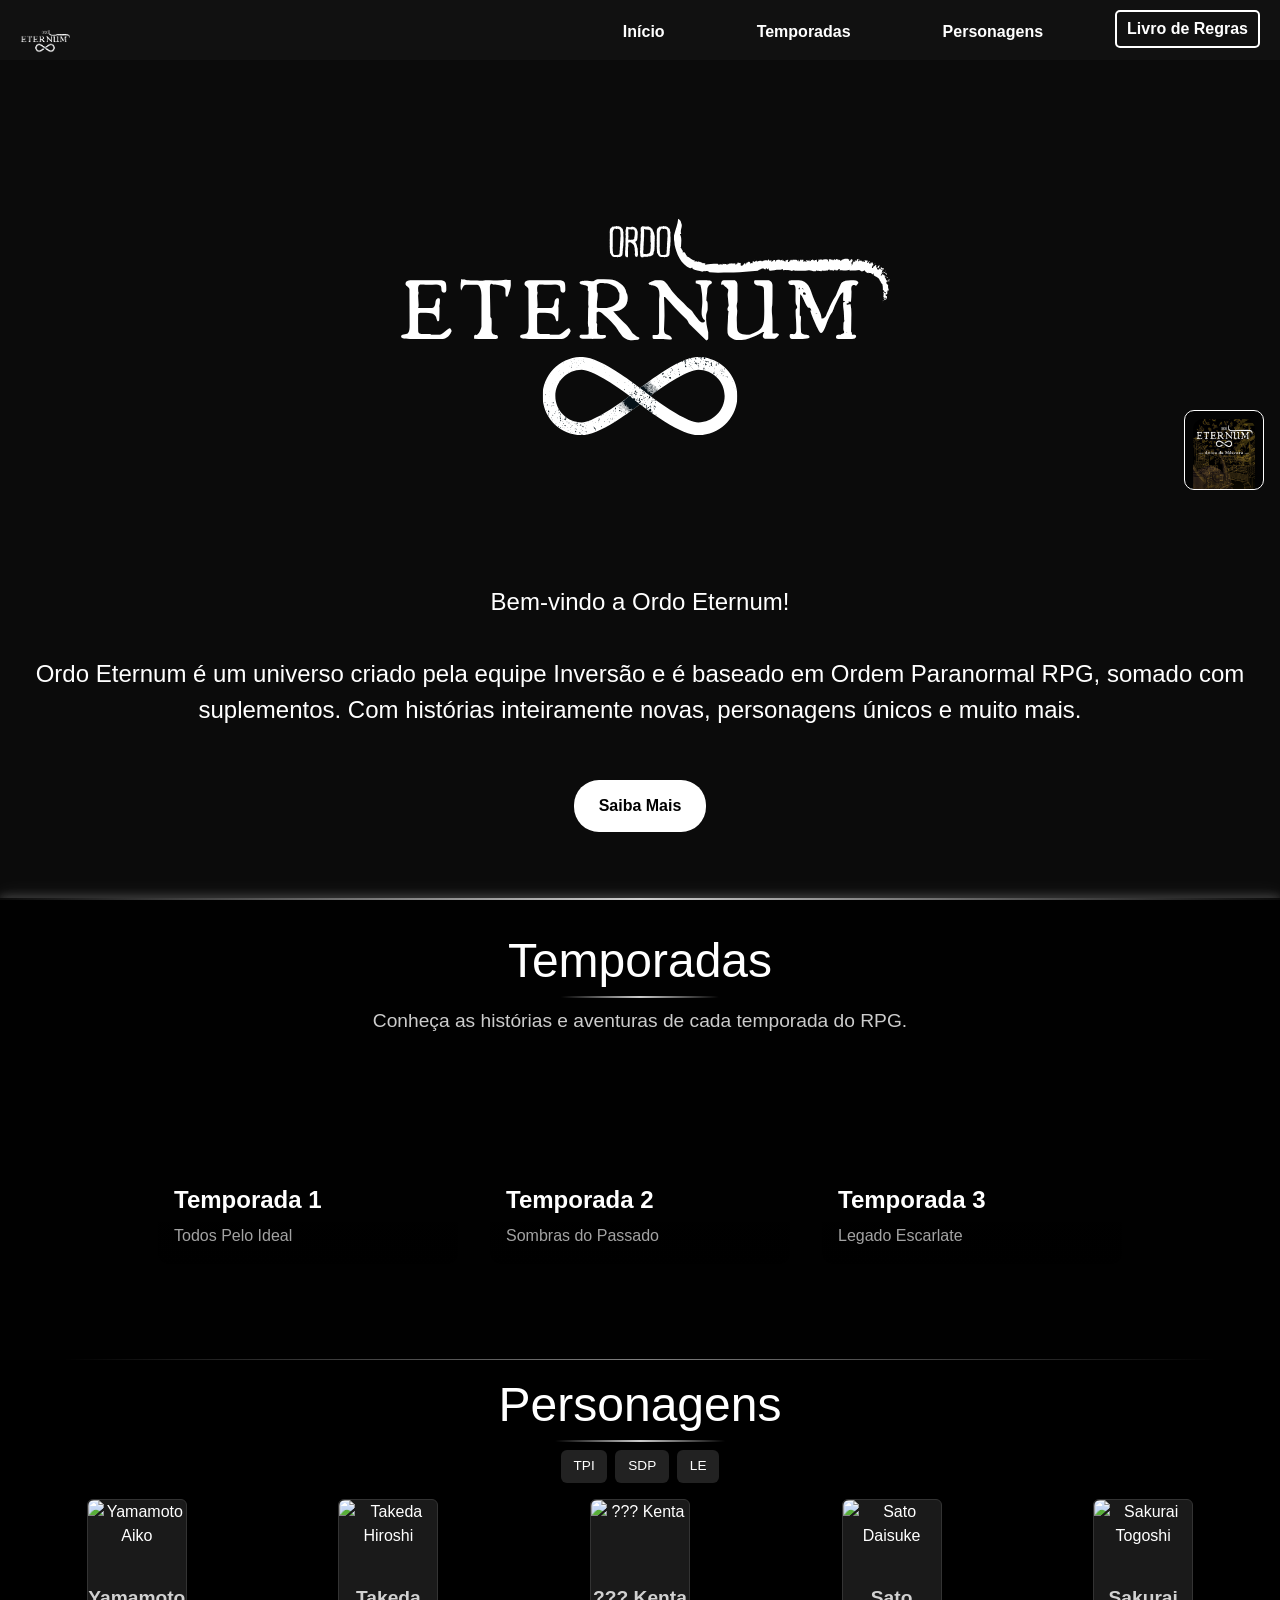
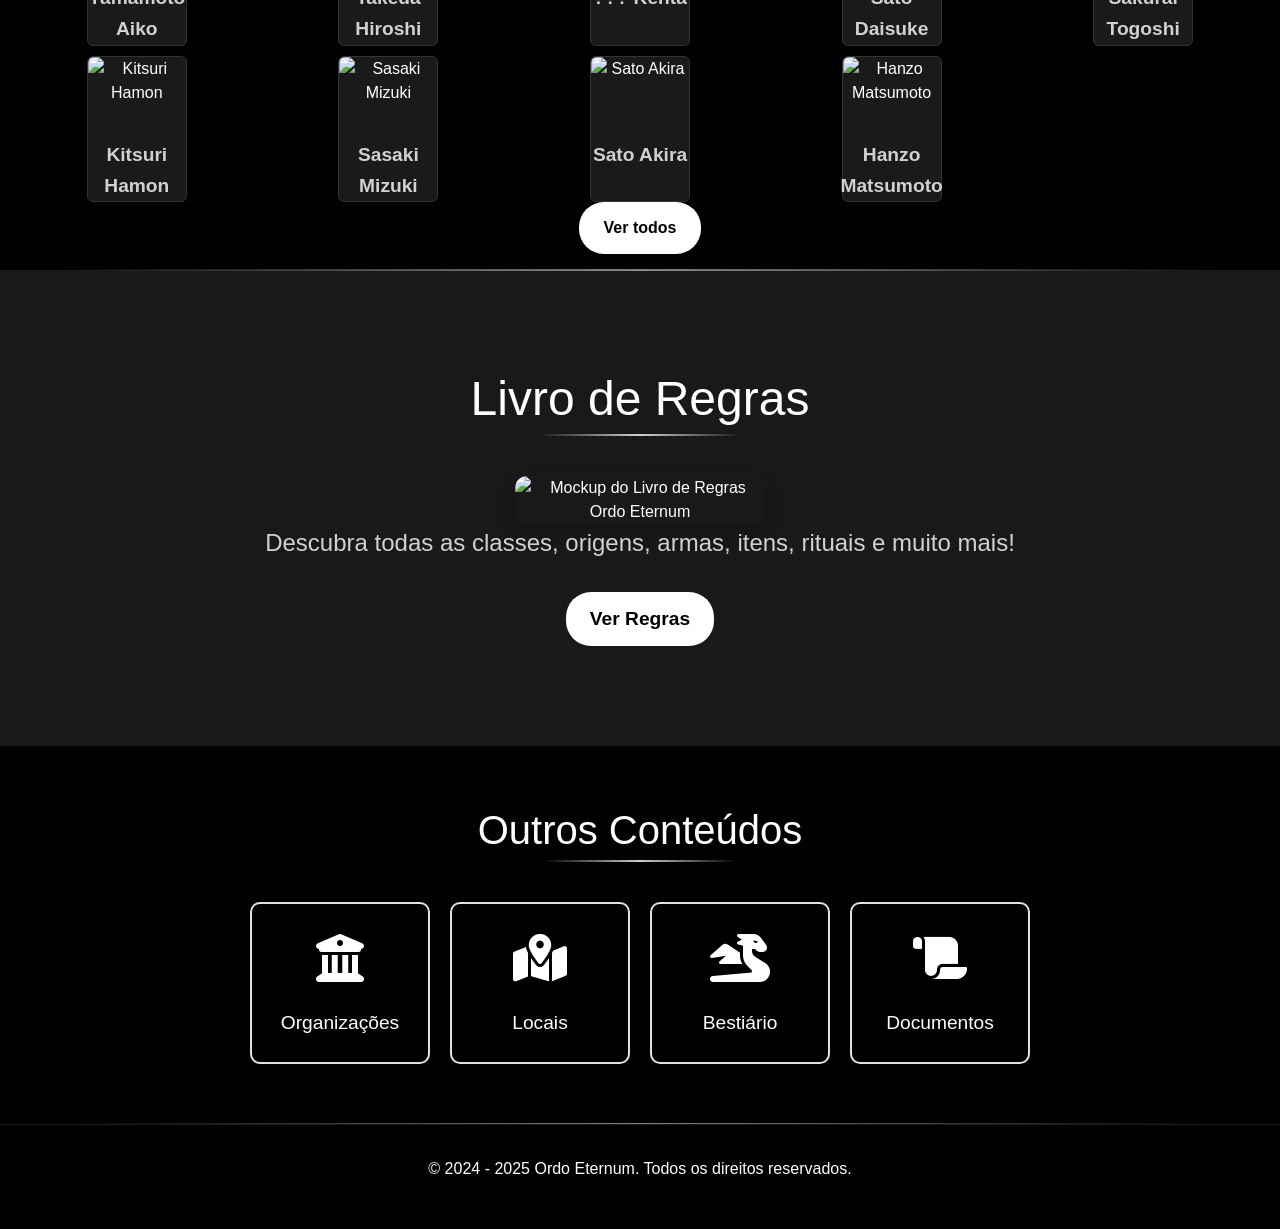
==== commit f21e13f3: "Update index.html" ====
--- a/index.html
+++ b/index.html
@@ -6,7 +6,7 @@
     <title>Ordo Eternum</title>
     <link
       rel="icon"
-      href="assets/Ícone OE.png"
+      href="https://media.discordapp.net/attachments/840545312035700738/1491956055364730931/Logotipo_Ordo_Eternum.png?ex=69d993da&is=69d8425a&hm=76958226a7e21f339cb120de1e5087af7fd3e653f1e043fcc2994b70f7a6a9b3&=&format=webp&quality=lossless"
       type="image/x-icon"
     />
     <link
